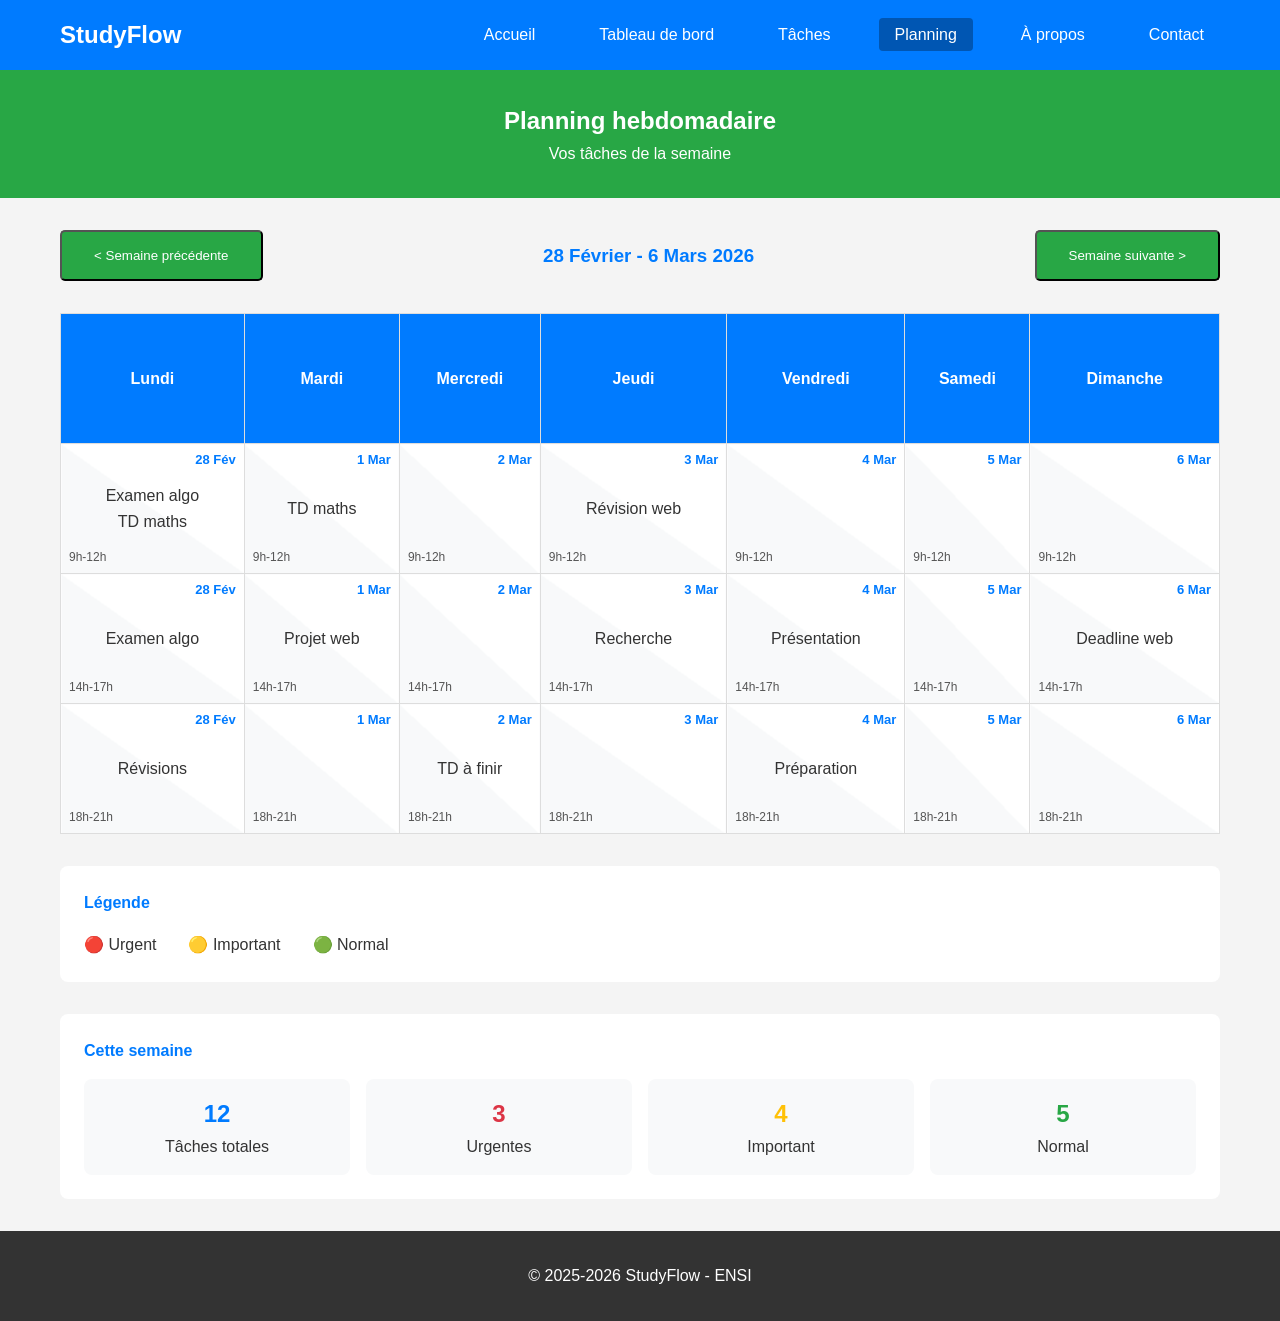
==== planning.html @ 946f11c4 "Add files via upload" ====
<!DOCTYPE html>
<html lang="fr">
<head>
    <meta charset="UTF-8">
    <meta name="viewport" content="width=device-width, initial-scale=1.0">
    <title>Planning - StudyFlow</title>
    <link rel="stylesheet" href="styles.css">
</head>
<body>
    <header>
        <nav>
            <h1>StudyFlow</h1>
            <ul>
                <li><a href="index.html">Accueil</a></li>
                <li><a href="dashboard.html">Tableau de bord</a></li>
                <li><a href="tasks.html">Tâches</a></li>
                <li><a href="planning.html" class="active">Planning</a></li>
                <li><a href="about.html">À propos</a></li>
                <li><a href="contact.html">Contact</a></li>
            </ul>
        </nav>
    </header>

    <main>
        <section class="page-header">
            <h2>Planning hebdomadaire</h2>
            <p>Vos tâches de la semaine</p>
        </section>

        <section style="max-width: 1200px; margin: 0 auto; padding: 2rem 20px;">
            <div style="display: flex; justify-content: space-between; align-items: center; margin-bottom: 2rem; flex-wrap: wrap; gap: 1rem;">
                <button class="btn">&lt; Semaine précédente</button>
                <h3 style="color: #007bff; margin: 0;">28 Février - 6 Mars 2026</h3>
                <button class="btn">Semaine suivante &gt;</button>
            </div>

<table class="calendar-table">
    <thead>
        <tr>
            <th>Lundi</th>
            <th>Mardi</th>
            <th>Mercredi</th>
            <th>Jeudi</th>
            <th>Vendredi</th>
            <th>Samedi</th>
            <th>Dimanche</th>
        </tr>
    </thead>

    <tbody>
        <!-- Matin -->
        <tr>
            <td class="split-cell">
                <div class="cell-date">28 Fév</div>
                <div class="cell-hours">9h-12h</div>
                <div class="cell-content">Examen algo<br>TD maths</div>
            </td>

            <td class="split-cell">
                <div class="cell-date">1 Mar</div>
                <div class="cell-hours">9h-12h</div>
                <div class="cell-content">TD maths</div>
            </td>

            <td class="split-cell">
                <div class="cell-date">2 Mar</div>
                <div class="cell-hours">9h-12h</div>
            </td>

            <td class="split-cell">
                <div class="cell-date">3 Mar</div>
                <div class="cell-hours">9h-12h</div>
                <div class="cell-content">Révision web</div>
            </td>

            <td class="split-cell">
                <div class="cell-date">4 Mar</div>
                <div class="cell-hours">9h-12h</div>
            </td>

            <td class="split-cell">
                <div class="cell-date">5 Mar</div>
                <div class="cell-hours">9h-12h</div>
            </td>

            <td class="split-cell">
                <div class="cell-date">6 Mar</div>
                <div class="cell-hours">9h-12h</div>
            </td>
        </tr>

        <!-- Après-midi -->
        <tr>
            <td class="split-cell">
                <div class="cell-date">28 Fév</div>
                <div class="cell-hours">14h-17h</div>
                <div class="cell-content">Examen algo</div>
            </td>

            <td class="split-cell">
                <div class="cell-date">1 Mar</div>
                <div class="cell-hours">14h-17h</div>
                <div class="cell-content">Projet web</div>
            </td>

            <td class="split-cell">
                <div class="cell-date">2 Mar</div>
                <div class="cell-hours">14h-17h</div>
            </td>

            <td class="split-cell">
                <div class="cell-date">3 Mar</div>
                <div class="cell-hours">14h-17h</div>
                <div class="cell-content">Recherche</div>
            </td>

            <td class="split-cell">
                <div class="cell-date">4 Mar</div>
                <div class="cell-hours">14h-17h</div>
                <div class="cell-content">Présentation</div>
            </td>

            <td class="split-cell">
                <div class="cell-date">5 Mar</div>
                <div class="cell-hours">14h-17h</div>
            </td>

            <td class="split-cell">
                <div class="cell-date">6 Mar</div>
                <div class="cell-hours">14h-17h</div>
                <div class="cell-content">Deadline web</div>
            </td>
        </tr>

        <!-- Soir -->
        <tr>
            <td class="split-cell">
                <div class="cell-date">28 Fév</div>
                <div class="cell-hours">18h-21h</div>
                <div class="cell-content">Révisions</div>
            </td>

            <td class="split-cell">
                <div class="cell-date">1 Mar</div>
                <div class="cell-hours">18h-21h</div>
            </td>

            <td class="split-cell">
                <div class="cell-date">2 Mar</div>
                <div class="cell-hours">18h-21h</div>
                <div class="cell-content">TD à finir</div>
            </td>

            <td class="split-cell">
                <div class="cell-date">3 Mar</div>
                <div class="cell-hours">18h-21h</div>
            </td>

            <td class="split-cell">
                <div class="cell-date">4 Mar</div>
                <div class="cell-hours">18h-21h</div>
                <div class="cell-content">Préparation</div>
            </td>

            <td class="split-cell">
                <div class="cell-date">5 Mar</div>
                <div class="cell-hours">18h-21h</div>
            </td>

            <td class="split-cell">
                <div class="cell-date">6 Mar</div>
                <div class="cell-hours">18h-21h</div>
            </td>
        </tr>
    </tbody>
</table>

            <!-- Légende simple -->
            <div style="background: white; padding: 1.5rem; border-radius: 8px; margin-top: 2rem;">
                <h4 style="color: #007bff; margin-bottom: 1rem;">Légende</h4>
                <div style="display: flex; gap: 2rem; flex-wrap: wrap;">
                    <div>🔴 Urgent</div>
                    <div>🟡 Important</div>
                    <div>🟢 Normal</div>
                </div>
            </div>

            <!-- Statistiques simples -->
            <div style="background: white; padding: 1.5rem; border-radius: 8px; margin-top: 2rem;">
                <h4 style="color: #007bff; margin-bottom: 1rem;">Cette semaine</h4>
                <div style="display: grid; grid-template-columns: repeat(auto-fit, minmax(150px, 1fr)); gap: 1rem;">
                    <div style="text-align: center; padding: 1rem; background: #f8f9fa; border-radius: 8px;">
                        <div style="font-size: 1.5rem; font-weight: bold; color: #007bff;">12</div>
                        <div>Tâches totales</div>
                    </div>
                    <div style="text-align: center; padding: 1rem; background: #f8f9fa; border-radius: 8px;">
                        <div style="font-size: 1.5rem; font-weight: bold; color: #dc3545;">3</div>
                        <div>Urgentes</div>
                    </div>
                    <div style="text-align: center; padding: 1rem; background: #f8f9fa; border-radius: 8px;">
                        <div style="font-size: 1.5rem; font-weight: bold; color: #ffc107;">4</div>
                        <div>Important</div>
                    </div>
                    <div style="text-align: center; padding: 1rem; background: #f8f9fa; border-radius: 8px;">
                        <div style="font-size: 1.5rem; font-weight: bold; color: #28a745;">5</div>
                        <div>Normal</div>
                    </div>
                </div>
            </div>
        </section>
    </main>

    <footer>
        <p>&copy; 2025-2026 StudyFlow - ENSI</p>
    </footer>
</body>
</html>
---- styles.css ----
/* Styles simples et minimalistes */
* {
    margin: 0;
    padding: 0;
    box-sizing: border-box;
}

body {
    font-family: Arial, sans-serif;
    line-height: 1.6;
    color: #333;
    background-color: #f4f4f4;
}

/* Navigation */
header {
    background: #007bff;
    color: white;
    padding: 1rem 0;
}

nav {
    max-width: 1200px;
    margin: 0 auto;
    padding: 0 20px;
    display: flex;
    justify-content: space-between;
    align-items: center;
}

nav h1 {
    font-size: 1.5rem;
}

nav ul {
    list-style: none;
    display: flex;
    gap: 2rem;
}

nav a {
    color: white;
    text-decoration: none;
    padding: 0.5rem 1rem;
    border-radius: 4px;
    transition: background-color 0.3s;
}

nav a:hover, nav a.active {
    background-color: #0056b3;
}

/* Hero Section */
.hero {
    background: linear-gradient(135deg, #667eea 0%, #764ba2 100%);
    color: white;
    text-align: center;
    padding: 4rem 0;
}

.hero h2 {
    font-size: 2.5rem;
    margin-bottom: 1rem;
}

.hero p {
    font-size: 1.2rem;
    margin-bottom: 2rem;
    max-width: 600px;
    margin-left: auto;
    margin-right: auto;
}

.btn {
    display: inline-block;
    background: #28a745;
    color: white;
    padding: 1rem 2rem;
    text-decoration: none;
    border-radius: 5px;
    transition: background-color 0.3s;
}

.btn:hover {
    background: #218838;
}

/* Features Section */
.features {
    padding: 4rem 0;
    max-width: 1200px;
    margin: 0 auto;
    padding-left: 20px;
    padding-right: 20px;
}

.features h3 {
    text-align: center;
    font-size: 2rem;
    margin-bottom: 3rem;
    color: #333;
}

.feature-grid {
    display: grid;
    grid-template-columns: repeat(auto-fit, minmax(300px, 1fr));
    gap: 2rem;
}

.feature {
    background: white;
    padding: 2rem;
    border-radius: 8px;
    box-shadow: 0 2px 5px rgba(0,0,0,0.1);
    text-align: center;
}

.feature h4 {
    color: #007bff;
    margin-bottom: 1rem;
    font-size: 1.3rem;
}

.feature p {
    color: #666;
}

/* Dashboard */
.dashboard-header {
    background: #28a745;
    color: white;
    text-align: center;
    padding: 2rem 0;
}

.dashboard-content {
    max-width: 1200px;
    margin: 0 auto;
    padding: 2rem 20px;
}

.dashboard-grid {
    display: grid;
    grid-template-columns: repeat(auto-fit, minmax(300px, 1fr));
    gap: 2rem;
    margin-bottom: 2rem;
}
.dashboard-card {
    background: white;
    padding: 1.5rem;
    border-radius: 8px;
    box-shadow: 0 2px 5px rgba(0,0,0,0.1);
}
.dashboard-card h3 {
    color: #007bff;
    margin-bottom: 1rem;
}
/* Tasks Page */
.page-header {
    background: #28a745;
    color: white;
    text-align: center;
    padding: 2rem 0;
}
.tasks-layout {
    display: grid;
    grid-template-columns: 1fr 2fr;
    gap: 2rem;
    max-width: 1200px;
    margin: 0 auto;
    padding: 2rem 20px;
}

.form-section, .tasks-list-section {
    background: white;
    padding: 2rem;
    border-radius: 8px;
    box-shadow: 0 2px 5px rgba(0,0,0,0.1);
}

.task-form {
    display: flex;
    flex-direction: column;
    gap: 1rem;
}

.form-group {
    display: flex;
    flex-direction: column;
}

.form-group label {
    margin-bottom: 0.5rem;
    font-weight: bold;
}

.form-group input,
.form-group select,
.form-group textarea {
    padding: 0.8rem;
    border: 1px solid #ddd;
    border-radius: 4px;
}

/* Planning Page */
.calendar-table {
    width: 100%;
    max-width: 1200px;
    margin: 2rem auto;
    border-collapse: collapse;
}

.calendar-table th,
.calendar-table td {
    border: 1px solid #ddd;
    height: 130px;
    position: relative;
    padding: 10px;
    vertical-align: middle;
}

/* En-têtes jours */
.calendar-table th {
    background: #007bff;
    color: white;
    font-weight: bold;
}

/* Cellule divisée */
.split-cell {
    background: linear-gradient(
        to top right,
        #f8f9fa 50%,
        #ffffff 50%
    );
}

/* Date en haut droite */
.cell-date {
    position: absolute;
    top: 6px;
    right: 8px;
    font-size: 13px;
    font-weight: bold;
    color: #007bff;
}

/* Heures en bas gauche */
.cell-hours {
    position: absolute;
    bottom: 6px;
    left: 8px;
    font-size: 12px;
    color: #555;
}

/* Contenu centre */
.cell-content {
    text-align: center;
    font-weight: 500;
}

/* Contact Page */
.contact-layout {
    display: grid;
    grid-template-columns: 2fr 1fr;
    gap: 2rem;
    max-width: 1200px;
    margin: 0 auto;
    padding: 2rem 20px;
}
.contact-form-section,
.contact-info-section {
    background: white;
    padding: 2rem;
    border-radius: 8px;
    box-shadow: 0 2px 5px rgba(0,0,0,0.1);
}
/* Footer */
footer {
    background: #333;
    color: white;
    text-align: center;
    padding: 2rem 0;
}
/* Responsive */
@media (max-width: 768px) {
    nav {
        flex-direction: column;
        gap: 1rem;
    }
    
    nav ul {
        flex-wrap: wrap;
        justify-content: center;
    }
       .hero h2 {
        font-size: 2rem;
    }
    
    .feature-grid,
    .dashboard-grid {
        grid-template-columns: 1fr;
    }
    
    .tasks-layout,
    .contact-layout {
        grid-template-columns: 1fr;
    }
    .calendar-grid {
        font-size: 0.8rem;
    }
    .calendar-slot {
        min-height: 60px;
    }
}
@media (max-width: 480px) {
    .hero h2 {
        font-size: 1.5rem;
    }
    
    .hero p {
        font-size: 1rem;
    }
    
    .calendar-grid {
        gap: 0;
    }
}
#box{
    height: 200px;
    transform: translateX(165px);
    width: 200px;
}
#box1{
    height: 200px;
    transform: translateX(160px);
    width: 200px;
}
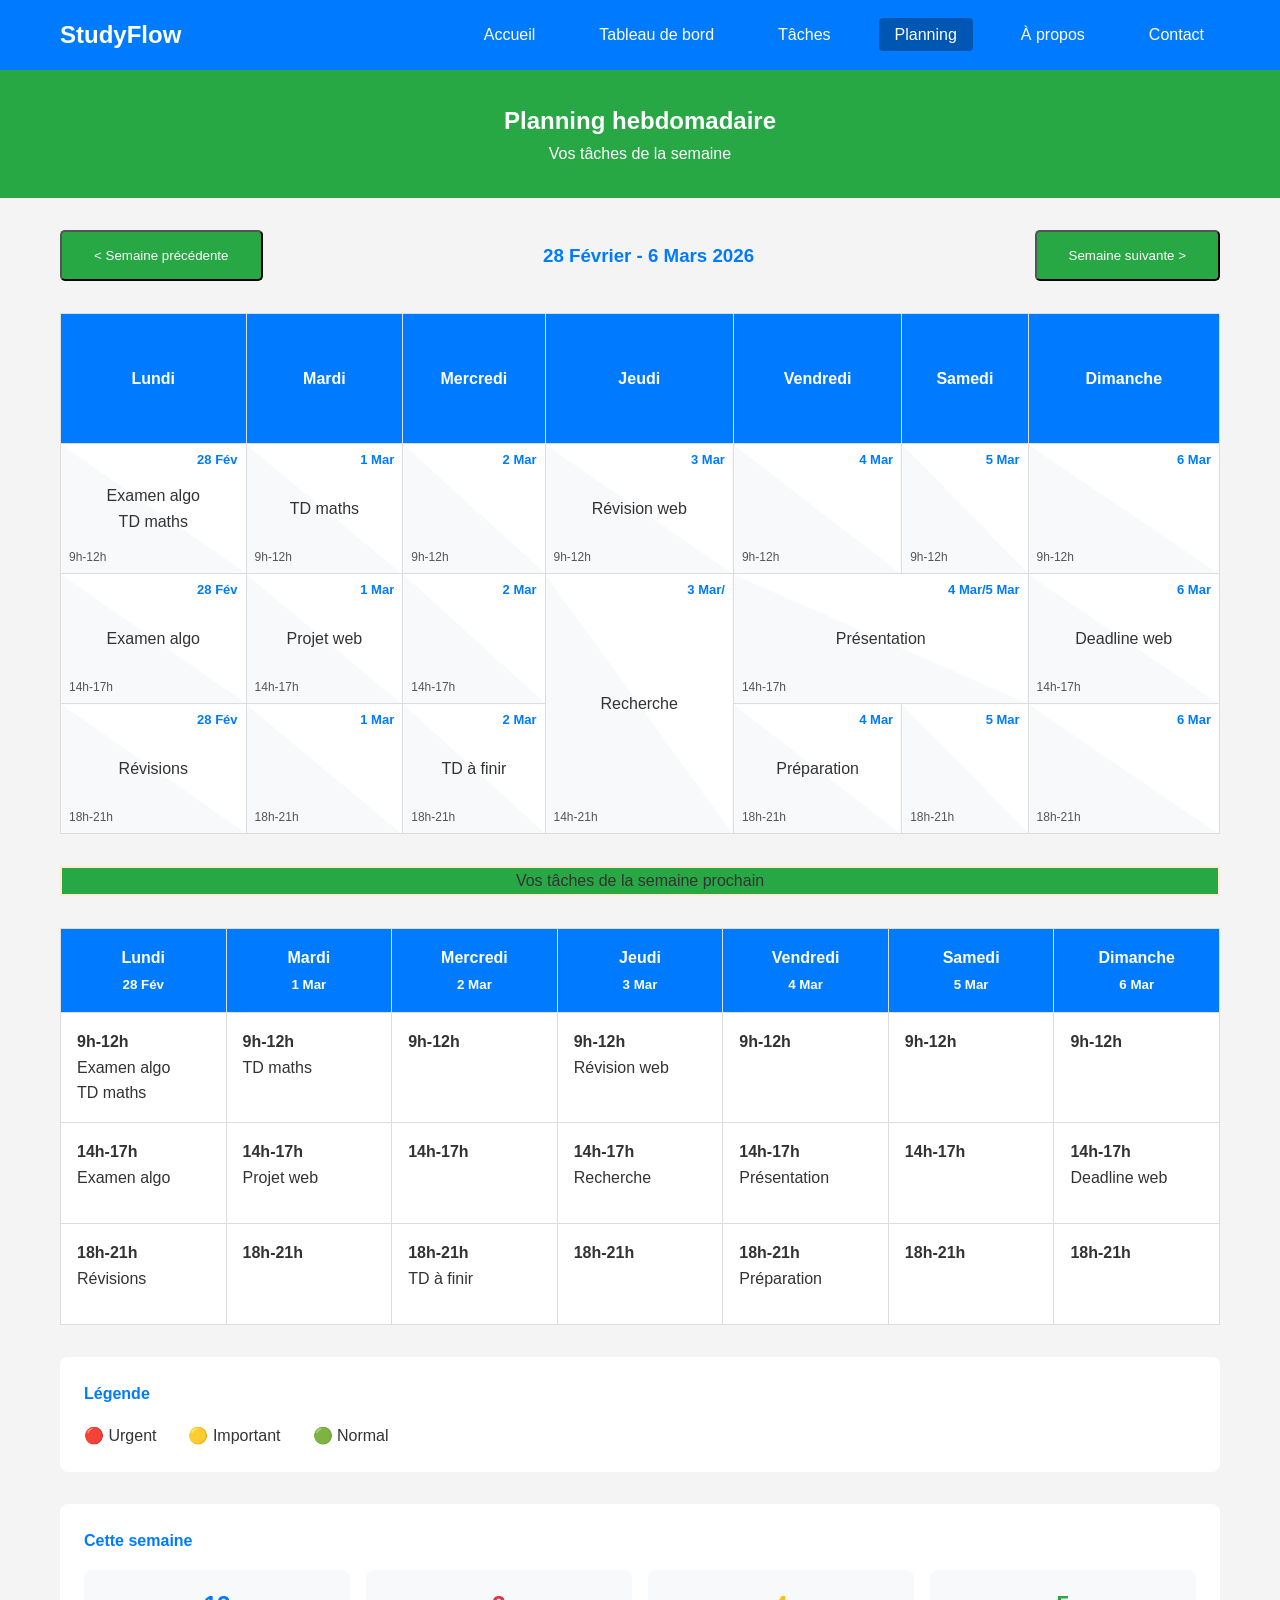
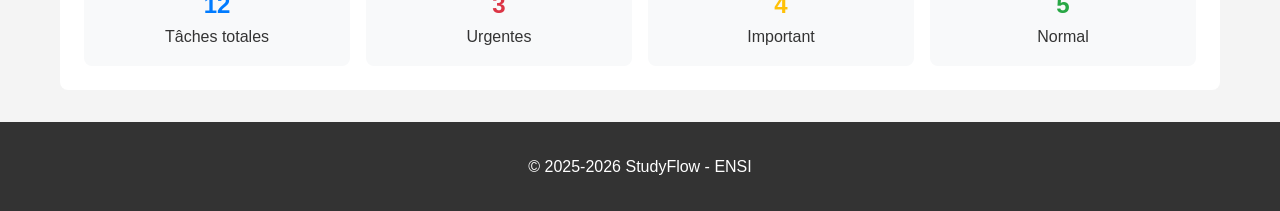
==== commit 14c7ee8d: "Add files via upload" ====
--- a/planning.html
+++ b/planning.html
@@ -108,22 +108,19 @@
                 <div class="cell-hours">14h-17h</div>
             </td>
 
-            <td class="split-cell">
-                <div class="cell-date">3 Mar</div>
-                <div class="cell-hours">14h-17h</div>
+            <td class="split-cell" rowspan="2">
+                <div class="cell-date">3 Mar/</div>
+                <div class="cell-hours">14h-21h</div>
                 <div class="cell-content">Recherche</div>
             </td>
 
-            <td class="split-cell">
-                <div class="cell-date">4 Mar</div>
+            <td class="split-cell" colspan="2">
+                <div class="cell-date">4 Mar/5 Mar</div>
                 <div class="cell-hours">14h-17h</div>
                 <div class="cell-content">Présentation</div>
             </td>
 
-            <td class="split-cell">
-                <div class="cell-date">5 Mar</div>
-                <div class="cell-hours">14h-17h</div>
-            </td>
+
 
             <td class="split-cell">
                 <div class="cell-date">6 Mar</div>
@@ -151,10 +148,7 @@
                 <div class="cell-content">TD à finir</div>
             </td>
 
-            <td class="split-cell">
-                <div class="cell-date">3 Mar</div>
-                <div class="cell-hours">18h-21h</div>
-            </td>
+
 
             <td class="split-cell">
                 <div class="cell-date">4 Mar</div>
@@ -174,6 +168,44 @@
         </tr>
     </tbody>
 </table>
+          <p id="sp">Vos tâches de la semaine prochain</p>
+          <div class="calendar-grid">
+                <!-- En-têtes -->
+                <div class="calendar-header">Lundi<br><small>28 Fév</small></div>
+                <div class="calendar-header">Mardi<br><small>1 Mar</small></div>
+                <div class="calendar-header">Mercredi<br><small>2 Mar</small></div>
+                <div class="calendar-header">Jeudi<br><small>3 Mar</small></div>
+                <div class="calendar-header">Vendredi<br><small>4 Mar</small></div>
+                <div class="calendar-header">Samedi<br><small>5 Mar</small></div>
+                <div class="calendar-header">Dimanche<br><small>6 Mar</small></div>
+
+                <!-- Ligne 1: Matin -->
+                <div class="calendar-slot"><strong>9h-12h</strong><br>Examen algo<br>TD maths</div>
+                <div class="calendar-slot"><strong>9h-12h</strong><br>TD maths</div>
+                <div class="calendar-slot"><strong>9h-12h</strong></div>
+                <div class="calendar-slot"><strong>9h-12h</strong><br>Révision web</div>
+                <div class="calendar-slot"><strong>9h-12h</strong></div>
+                <div class="calendar-slot"><strong>9h-12h</strong></div>
+                <div class="calendar-slot"><strong>9h-12h</strong></div>
+
+                <!-- Ligne 2: Après-midi -->
+                <div class="calendar-slot"><strong>14h-17h</strong><br>Examen algo</div>
+                <div class="calendar-slot"><strong>14h-17h</strong><br>Projet web</div>
+                <div class="calendar-slot"><strong>14h-17h</strong></div>
+                <div class="calendar-slot"><strong>14h-17h</strong><br>Recherche</div>
+                <div class="calendar-slot"><strong>14h-17h</strong><br>Présentation</div>
+                <div class="calendar-slot"><strong>14h-17h</strong></div>
+                <div class="calendar-slot"><strong>14h-17h</strong><br>Deadline web</div>
+
+                <!-- Ligne 3: Soir -->
+                <div class="calendar-slot"><strong>18h-21h</strong><br>Révisions</div>
+                <div class="calendar-slot"><strong>18h-21h</strong></div>
+                <div class="calendar-slot"><strong>18h-21h</strong><br>TD à finir</div>
+                <div class="calendar-slot"><strong>18h-21h</strong></div>
+                <div class="calendar-slot"><strong>18h-21h</strong><br>Préparation</div>
+                <div class="calendar-slot"><strong>18h-21h</strong></div>
+                <div class="calendar-slot"><strong>18h-21h</strong></div>
+            </div>
 
             <!-- Légende simple -->
             <div style="background: white; padding: 1.5rem; border-radius: 8px; margin-top: 2rem;">
--- a/styles.css
+++ b/styles.css
@@ -336,4 +336,30 @@
     height: 200px;
     transform: translateX(160px);
     width: 200px;
+}
+.calendar-header {
+    background: #007bff;
+    color: white;
+    padding: 1rem;
+    text-align: center;
+    font-weight: bold;
+}
+
+.calendar-slot {
+    background: white;
+    padding: 1rem;
+    min-height: 100px;
+}.calendar-grid {
+    display: grid;
+    grid-template-columns: repeat(7, 1fr);
+    gap: 1px;
+    background: #ddd;
+    border: 1px solid #ddd;
+    margin: 2rem auto;
+    max-width: 1200px;
+}
+#sp{
+     text-align: center;
+background: #28a745;
+    border: 2px solid blanchedalmond;
 }
